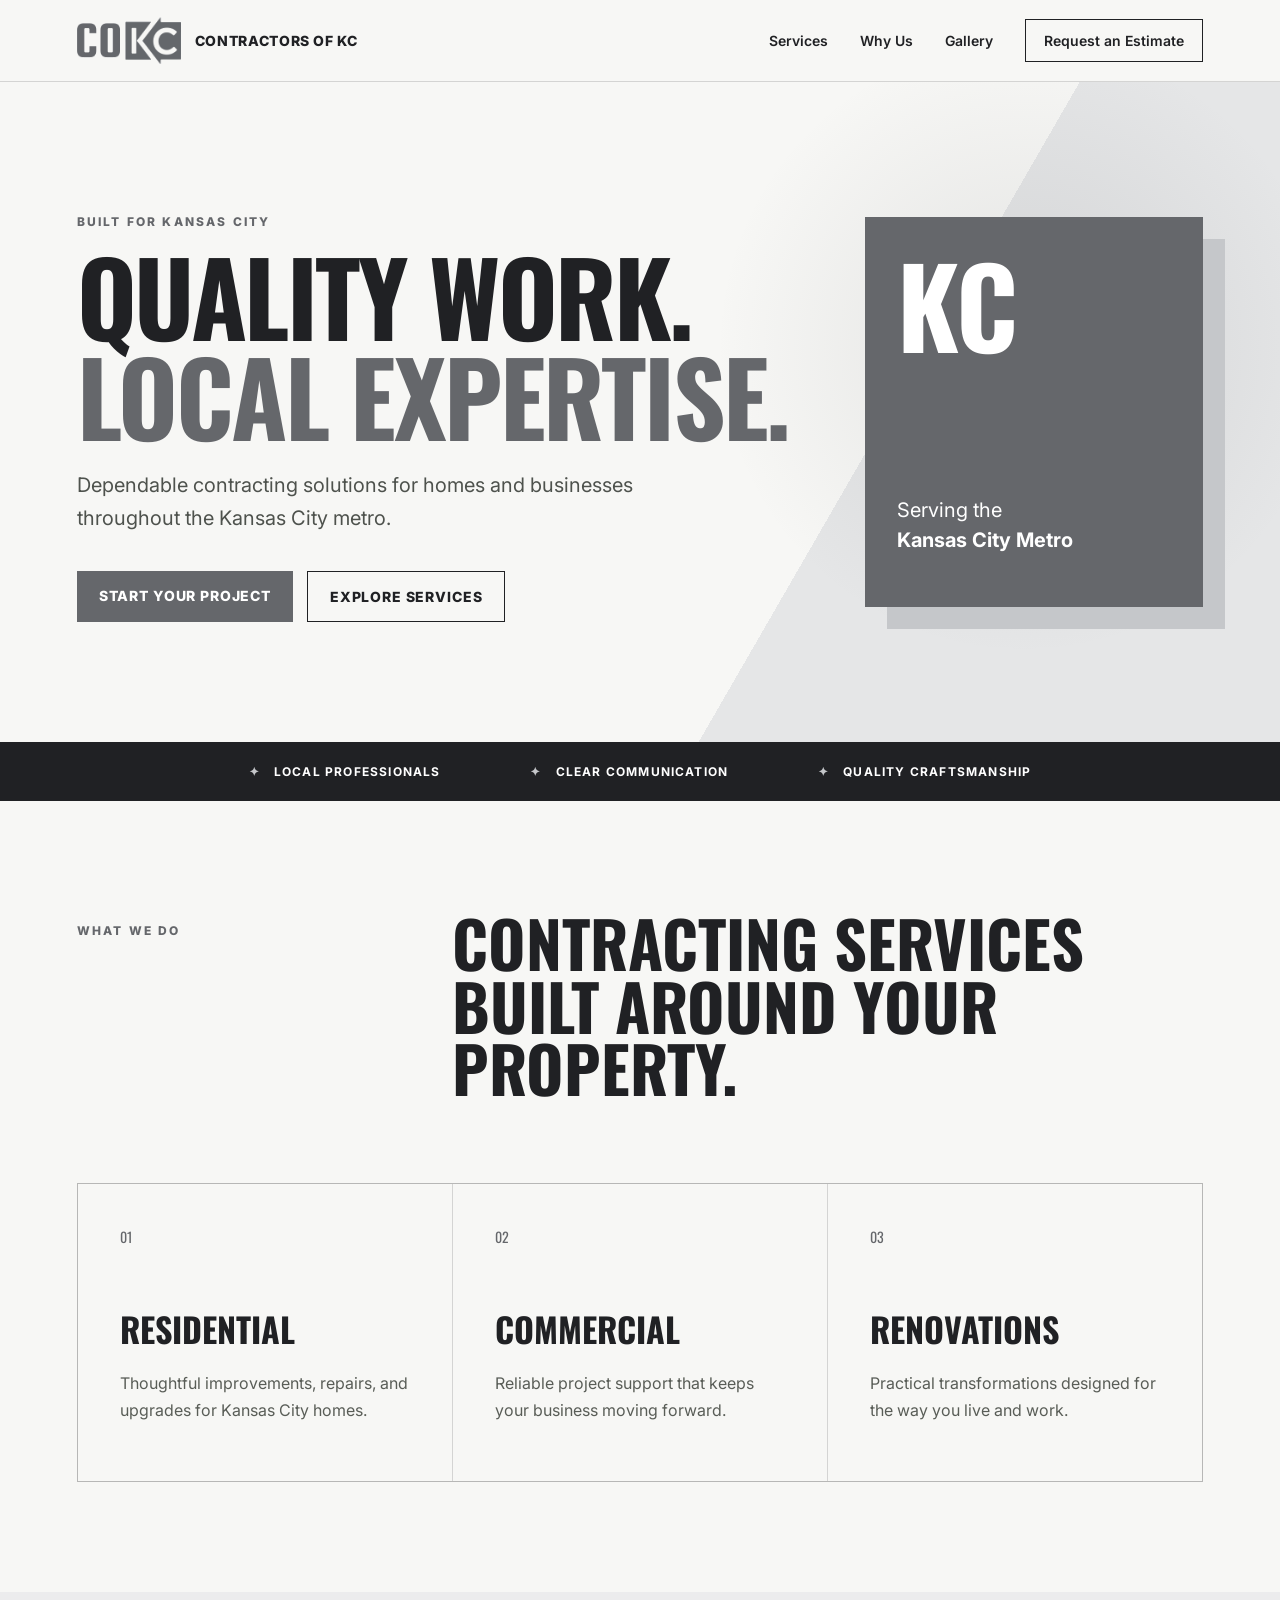
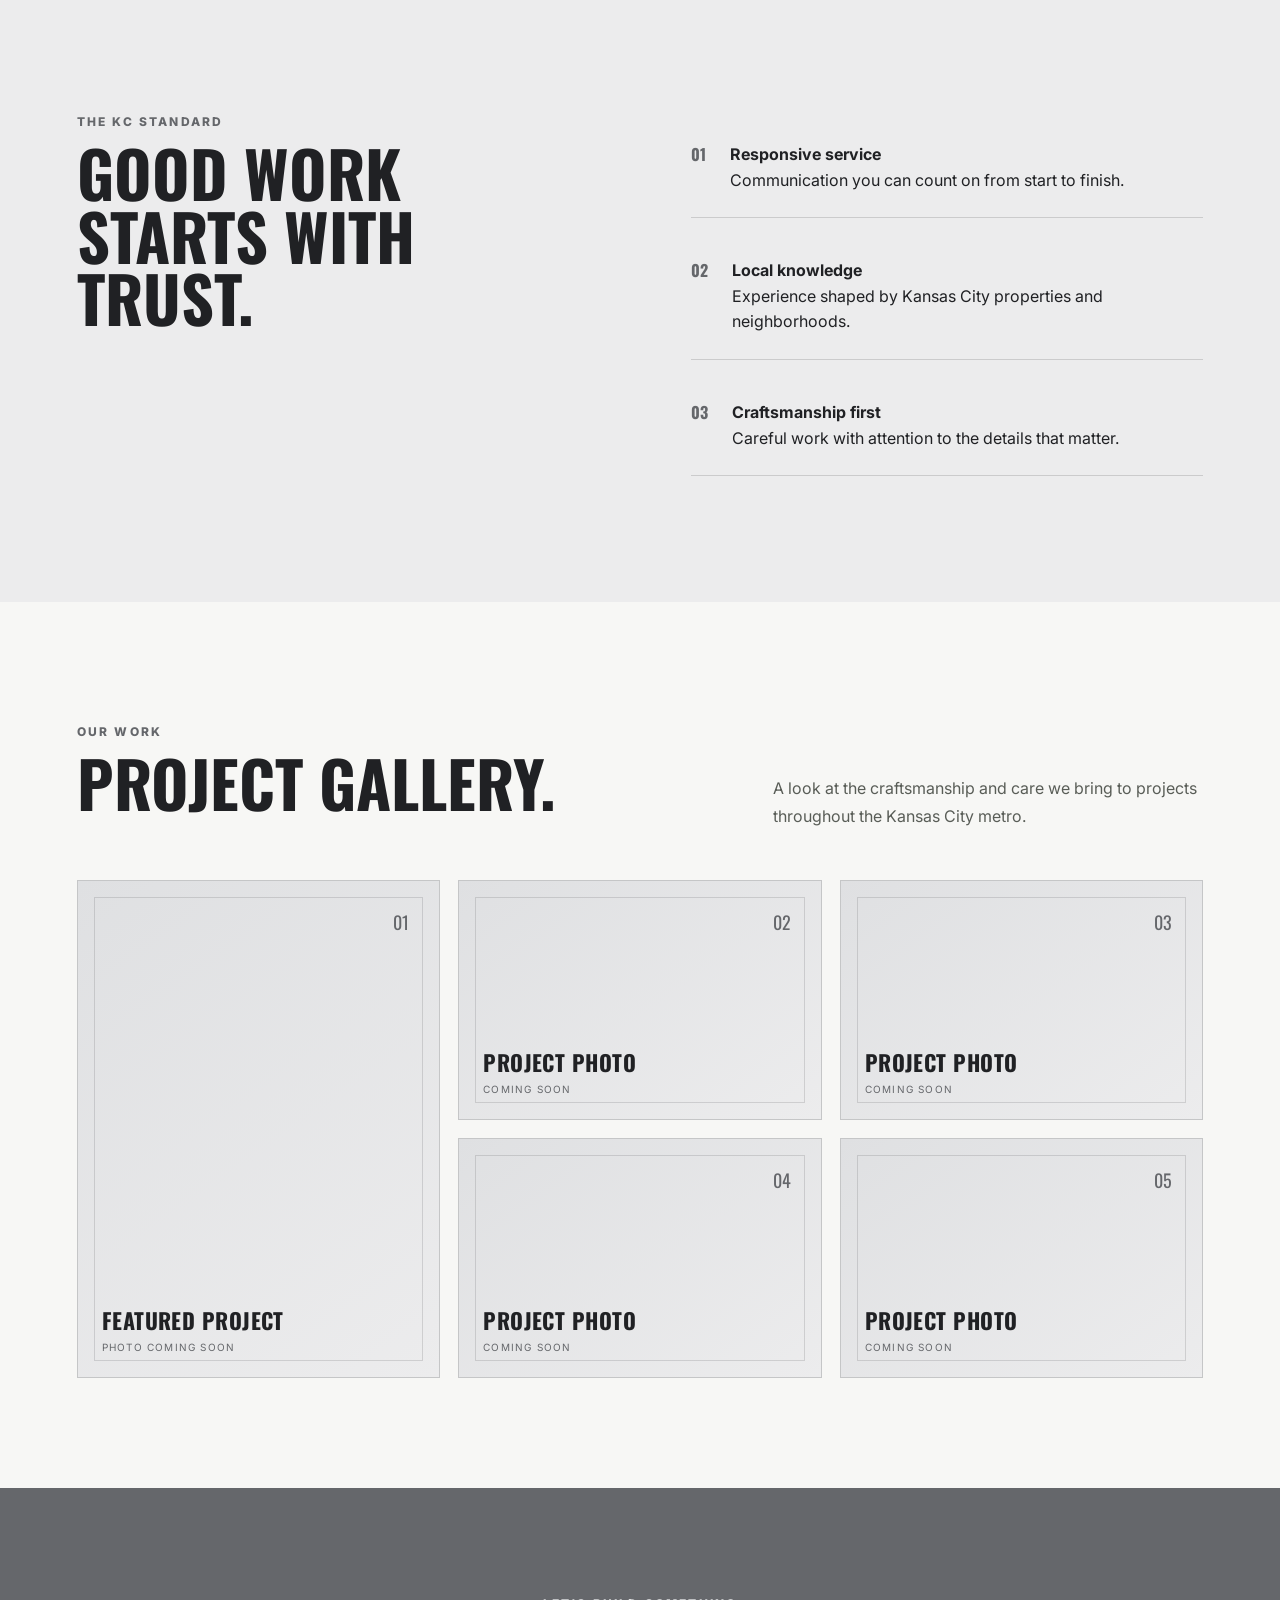
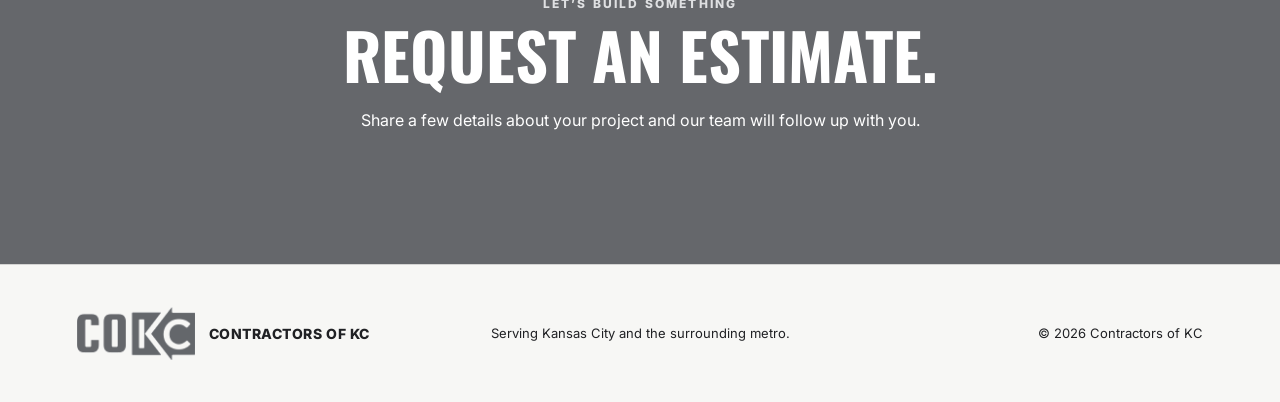
==== index.html @ 48861e3b "Embed Jotform estimate request form" ====
<!doctype html>
<html lang="en">
<head>
  <meta charset="utf-8">
  <meta name="viewport" content="width=device-width, initial-scale=1">
  <meta name="theme-color" content="#65676b">
  <meta name="description" content="Contractors of KC connects Kansas City property owners with dependable local contracting services.">
  <title>Contractors of KC | Kansas City Contractors</title>
  <link rel="preconnect" href="https://fonts.googleapis.com">
  <link rel="preconnect" href="https://fonts.gstatic.com" crossorigin>
  <link href="https://fonts.googleapis.com/css2?family=Inter:wght@400;500;600;700;800&family=Oswald:wght@500;600;700&display=swap" rel="stylesheet">
  <link rel="icon" type="image/png" href="logo.png">
  <link rel="stylesheet" href="styles.css">
</head>
<body>
  <header class="site-header">
    <a class="brand" href="#top" aria-label="Contractors of KC home">
      <img class="brand-logo" src="logo.png" alt="Contractors of KC">
      <span class="brand-name">Contractors of KC</span>
    </a>
    <nav aria-label="Main navigation">
      <a href="#services">Services</a>
      <a href="#why-us">Why Us</a>
      <a href="#gallery">Gallery</a>
      <a class="nav-cta" href="#contact">Request an Estimate</a>
    </nav>
  </header>

  <main id="top">
    <section class="hero">
      <div class="hero-content">
        <p class="eyebrow">Built for Kansas City</p>
        <h1>Quality work.<br><span>Local expertise.</span></h1>
        <p class="hero-copy">Dependable contracting solutions for homes and businesses throughout the Kansas City metro.</p>
        <div class="hero-actions">
          <a class="button button-primary" href="#contact">Start Your Project</a>
          <a class="button button-secondary" href="#services">Explore Services</a>
        </div>
      </div>
      <div class="hero-card" aria-label="Service area">
        <span class="card-number">KC</span>
        <p>Serving the<br><strong>Kansas City Metro</strong></p>
      </div>
    </section>

    <section class="trust-strip" aria-label="Company qualities">
      <span>Local professionals</span><span>Clear communication</span><span>Quality craftsmanship</span>
    </section>

    <section class="section" id="services">
      <div class="section-heading">
        <p class="eyebrow">What we do</p>
        <h2>Contracting services built around your property.</h2>
      </div>
      <div class="service-grid">
        <article><span>01</span><h3>Residential</h3><p>Thoughtful improvements, repairs, and upgrades for Kansas City homes.</p></article>
        <article><span>02</span><h3>Commercial</h3><p>Reliable project support that keeps your business moving forward.</p></article>
        <article><span>03</span><h3>Renovations</h3><p>Practical transformations designed for the way you live and work.</p></article>
      </div>
    </section>

    <section class="section split" id="why-us">
      <div>
        <p class="eyebrow">The KC standard</p>
        <h2>Good work starts with trust.</h2>
      </div>
      <div class="check-list">
        <p><b>01</b><span><strong>Responsive service</strong><br>Communication you can count on from start to finish.</span></p>
        <p><b>02</b><span><strong>Local knowledge</strong><br>Experience shaped by Kansas City properties and neighborhoods.</span></p>
        <p><b>03</b><span><strong>Craftsmanship first</strong><br>Careful work with attention to the details that matter.</span></p>
      </div>
    </section>


    <section class="section gallery-section" id="gallery">
      <div class="section-heading gallery-heading">
        <div>
          <p class="eyebrow">Our work</p>
          <h2>Project gallery.</h2>
        </div>
        <p>A look at the craftsmanship and care we bring to projects throughout the Kansas City metro.</p>
      </div>
      <div class="gallery-grid">
        <figure class="gallery-item gallery-featured"><div class="gallery-placeholder"><span>01</span><strong>Featured project</strong><small>Photo coming soon</small></div></figure>
        <figure class="gallery-item"><div class="gallery-placeholder"><span>02</span><strong>Project photo</strong><small>Coming soon</small></div></figure>
        <figure class="gallery-item"><div class="gallery-placeholder"><span>03</span><strong>Project photo</strong><small>Coming soon</small></div></figure>
        <figure class="gallery-item"><div class="gallery-placeholder"><span>04</span><strong>Project photo</strong><small>Coming soon</small></div></figure>
        <figure class="gallery-item"><div class="gallery-placeholder"><span>05</span><strong>Project photo</strong><small>Coming soon</small></div></figure>
      </div>
    </section>

    <section class="contact" id="contact">
      <div class="contact-intro">
        <p class="eyebrow">Let’s build something</p>
        <h2>Request an estimate.</h2>
        <p>Share a few details about your project and our team will follow up with you.</p>
      </div>
      <div class="estimate-form" aria-label="Request an estimate form">
        <script type="text/javascript" src="https://form.jotform.com/jsform/262376663997073"></script>
      </div>
    </section>
  </main>

  <footer>
    <a class="brand footer-brand" href="#top" aria-label="Contractors of KC home"><img class="brand-logo" src="logo.png" alt="Contractors of KC"><span class="brand-name">Contractors of KC</span></a>
    <p>Serving Kansas City and the surrounding metro.</p>
    <p>© 2026 Contractors of KC</p>
  </footer>
</body>
</html>
---- styles.css ----
:root{--ink:#202124;--paper:#f7f7f5;--brand:#65676b;--accent:#c5c7ca;--line:rgba(32,33,36,.16)}*{box-sizing:border-box}html{scroll-behavior:smooth}body{margin:0;background:var(--paper);color:var(--ink);font-family:Inter,Arial,sans-serif}a{color:inherit;text-decoration:none}.site-header{height:82px;display:flex;align-items:center;justify-content:space-between;padding:0 6vw;border-bottom:1px solid var(--line);position:relative;z-index:2}.brand{display:flex;align-items:center;gap:14px;font-weight:800;text-transform:uppercase;letter-spacing:.04em}.brand-logo{display:block;width:104px;height:auto;object-fit:contain}.brand-name{font-size:14px}.footer-brand .brand-logo{width:118px}nav{display:flex;align-items:center;gap:32px;font-weight:600;font-size:14px}.nav-cta{border:1px solid var(--ink);padding:12px 18px}.hero{min-height:660px;display:grid;grid-template-columns:1.4fr .6fr;align-items:center;padding:70px 6vw;background:radial-gradient(circle at 80% 40%,rgba(101,103,107,.14),transparent 28%),linear-gradient(120deg,var(--paper) 65%,#e5e6e7 65%)}.eyebrow{text-transform:uppercase;letter-spacing:.18em;font-size:12px;font-weight:800;color:var(--brand)}.hero h1,.section h2,.contact h2{font-family:Oswald,sans-serif;text-transform:uppercase;line-height:.98;margin:16px 0 24px}.hero h1{font-size:clamp(64px,8vw,116px);letter-spacing:-.025em}.hero h1 span{color:var(--brand)}.hero-copy{font-size:20px;line-height:1.65;max-width:610px;color:#4e524d}.hero-actions{display:flex;gap:14px;margin-top:36px}.button{display:inline-block;padding:16px 22px;font-size:14px;font-weight:800;text-transform:uppercase;letter-spacing:.06em;transition:.2s}.button:hover{transform:translateY(-2px)}.button-primary{background:var(--brand);color:white}.button-secondary{border:1px solid var(--ink)}.hero-card{justify-self:end;width:min(100%,340px);height:390px;background:var(--brand);color:white;padding:32px;display:flex;flex-direction:column;justify-content:space-between;box-shadow:22px 22px 0 var(--accent)}.card-number{font-family:Oswald;font-size:110px;font-weight:700;line-height:1;color:var(--accent)}.hero-card p{font-size:20px;line-height:1.5}.trust-strip{display:flex;justify-content:center;gap:7vw;padding:22px 4vw;background:var(--ink);color:white;text-transform:uppercase;letter-spacing:.1em;font-size:12px;font-weight:700}.trust-strip span:before{content:'✦';color:var(--accent);margin-right:14px}.section{padding:110px 6vw}.section-heading{display:grid;grid-template-columns:1fr 2fr;align-items:start}.section h2,.contact h2{font-size:clamp(42px,5vw,72px);max-width:850px;margin-top:0}.service-grid{display:grid;grid-template-columns:repeat(3,1fr);gap:1px;background:var(--line);border:1px solid var(--line);margin-top:60px}.service-grid article{background:var(--paper);padding:42px;min-height:280px}.service-grid article span{font-family:Oswald;font-size:14px;color:var(--brand)}.service-grid h3{font-family:Oswald;font-size:34px;text-transform:uppercase;margin:56px 0 15px}.service-grid p{color:#595d57;line-height:1.65}.split{display:grid;grid-template-columns:1fr 1fr;gap:8vw;background:#ececed}.check-list p{display:flex;gap:24px;padding:24px 0;border-bottom:1px solid var(--line);line-height:1.6}.check-list b{font-family:Oswald;color:var(--brand)}.contact{text-align:center;padding:120px 6vw;background:var(--brand);color:white}.contact .eyebrow{color:#dfe0e2}.contact h2{max-width:none}.contact>p:not(.eyebrow){color:#e1e2e3;font-size:18px}.button-light{background:white;color:var(--ink);margin-top:22px}footer{padding:42px 6vw;display:grid;grid-template-columns:1fr 1fr 1fr;align-items:center;border-top:1px solid var(--line);font-size:13px}footer p:nth-child(2){text-align:center}footer p:last-child{text-align:right}@media(max-width:800px){.site-header{padding:0 20px}.brand-logo{width:86px}.brand-name{display:none}.site-header nav>a:not(.nav-cta){display:none}.hero{grid-template-columns:1fr;padding:70px 24px 90px;background:var(--paper)}.hero h1{font-size:58px}.hero-card{display:none}.trust-strip{flex-direction:column;gap:14px;padding:24px}.section{padding:75px 24px}.section-heading,.split{grid-template-columns:1fr}.service-grid{grid-template-columns:1fr}.service-grid article{min-height:auto}.split{gap:30px}.contact{padding:80px 24px}footer{grid-template-columns:1fr;gap:25px;text-align:center}footer p:nth-child(2),footer p:last-child{text-align:center}.hero-actions{flex-direction:column;align-items:flex-start}}


.card-number{color:#fff}
.gallery-section{padding-top:110px;padding-bottom:110px}
.gallery-heading{display:flex;align-items:end;justify-content:space-between;gap:50px;margin-bottom:42px}
.gallery-heading>div{max-width:700px}
.gallery-heading>p{max-width:430px;margin:0 0 8px;color:#595d57;line-height:1.7}
.gallery-grid{display:grid;grid-template-columns:repeat(3,1fr);grid-template-rows:repeat(2,240px);gap:18px}
.gallery-item{margin:0;overflow:hidden;background:#e5e6e7;border:1px solid var(--line)}
.gallery-featured{grid-row:span 2}
.gallery-placeholder{height:100%;padding:24px;display:flex;flex-direction:column;justify-content:flex-end;position:relative;background:linear-gradient(145deg,#dfe0e2,#ececed)}
.gallery-placeholder:before{content:"";position:absolute;inset:16px;border:1px solid rgba(101,103,107,.22)}
.gallery-placeholder span{position:absolute;top:28px;right:30px;color:var(--brand);font-family:Oswald,sans-serif;font-size:18px}
.gallery-placeholder strong{font-family:Oswald,sans-serif;text-transform:uppercase;font-size:22px;letter-spacing:.02em;z-index:1}
.gallery-placeholder small{margin-top:5px;color:#65676b;text-transform:uppercase;letter-spacing:.12em;font-size:10px;z-index:1}
@media(max-width:780px){.gallery-heading{display:block}.gallery-heading>p{margin-top:18px}.gallery-grid{grid-template-columns:1fr 1fr;grid-template-rows:320px repeat(2,190px)}.gallery-featured{grid-column:span 2;grid-row:auto}}
@media(max-width:520px){.gallery-grid{grid-template-columns:1fr;grid-template-rows:290px repeat(4,190px)}.gallery-featured{grid-column:auto}}

.contact{padding-top:96px;padding-bottom:96px}
.contact-intro{max-width:720px;margin:0 auto 38px}
.estimate-form{max-width:860px;margin:0 auto;background:#fff;border-radius:4px;overflow:hidden;box-shadow:0 18px 50px rgba(0,0,0,.16);text-align:left}
.estimate-form iframe{display:block;width:100%!important;min-height:620px;border:0}
@media(max-width:780px){.contact{padding-top:72px;padding-bottom:72px}.estimate-form{margin-left:-2vw;margin-right:-2vw}}
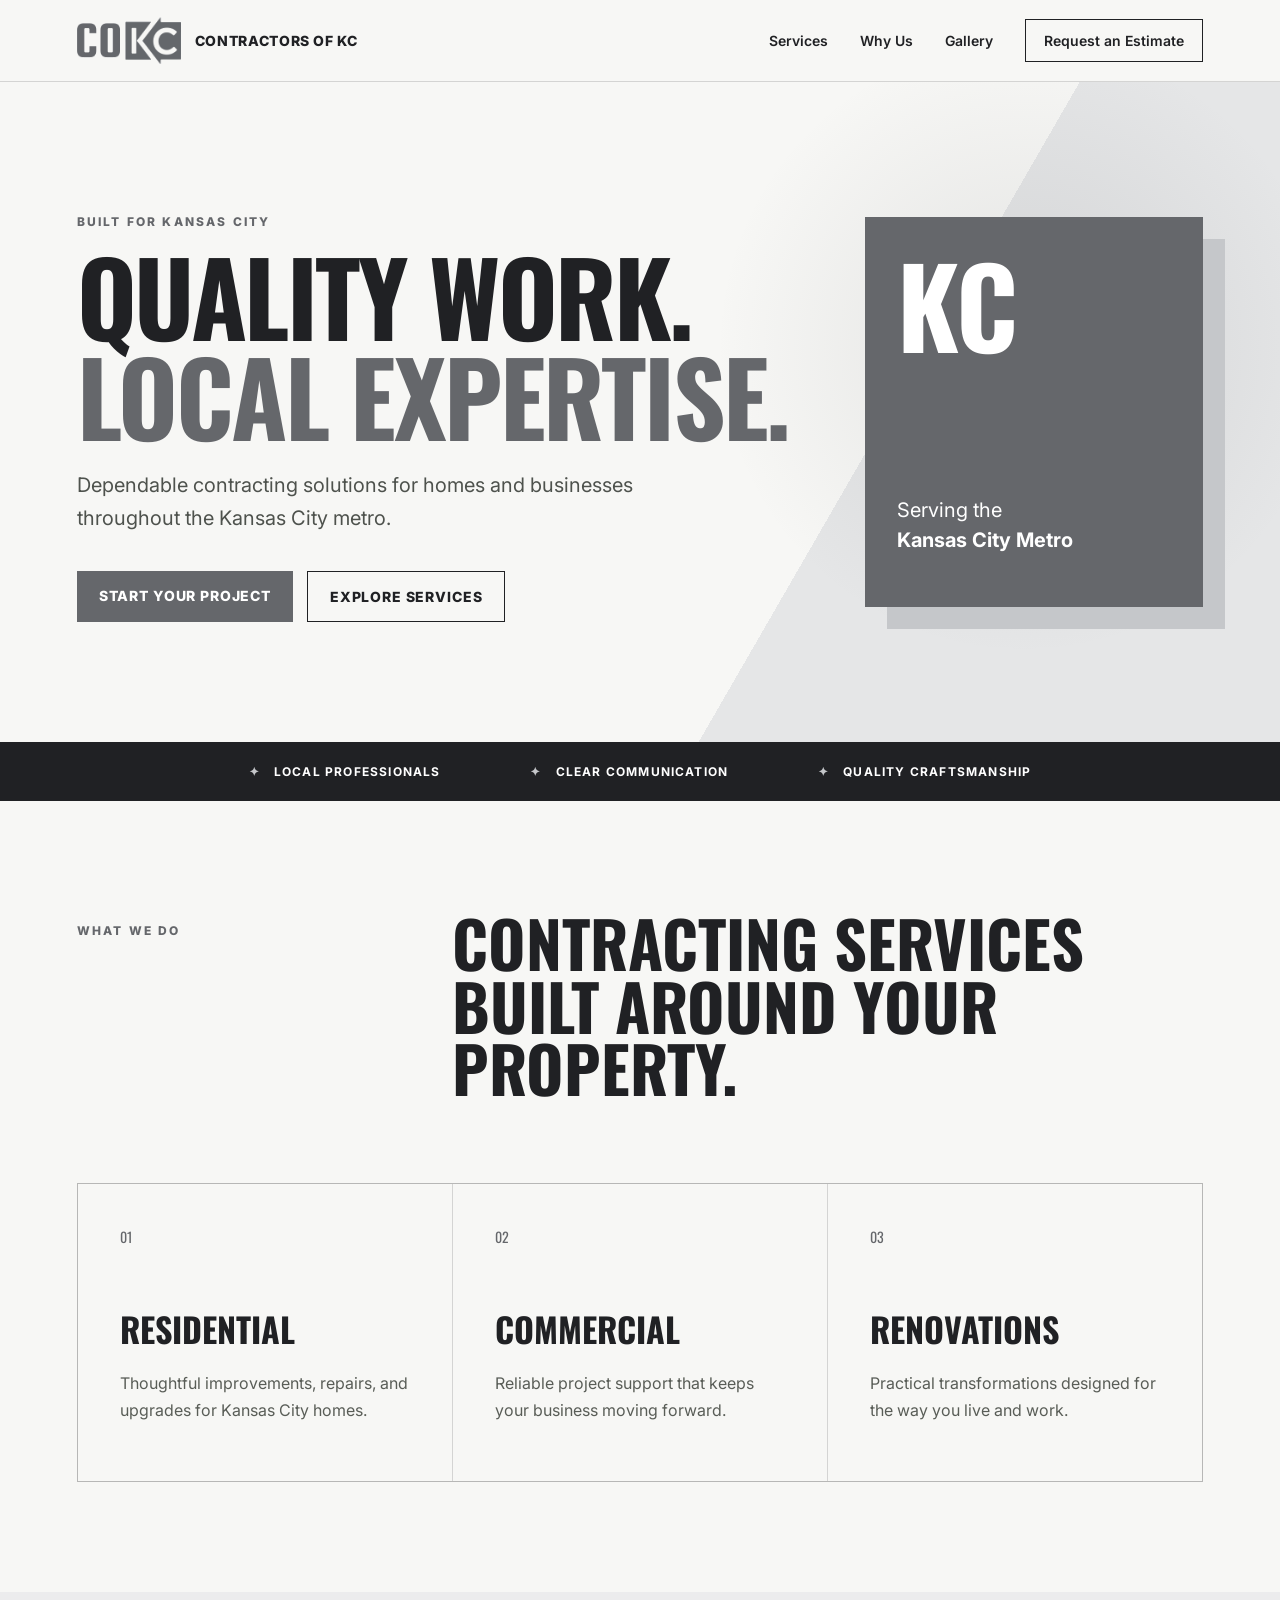
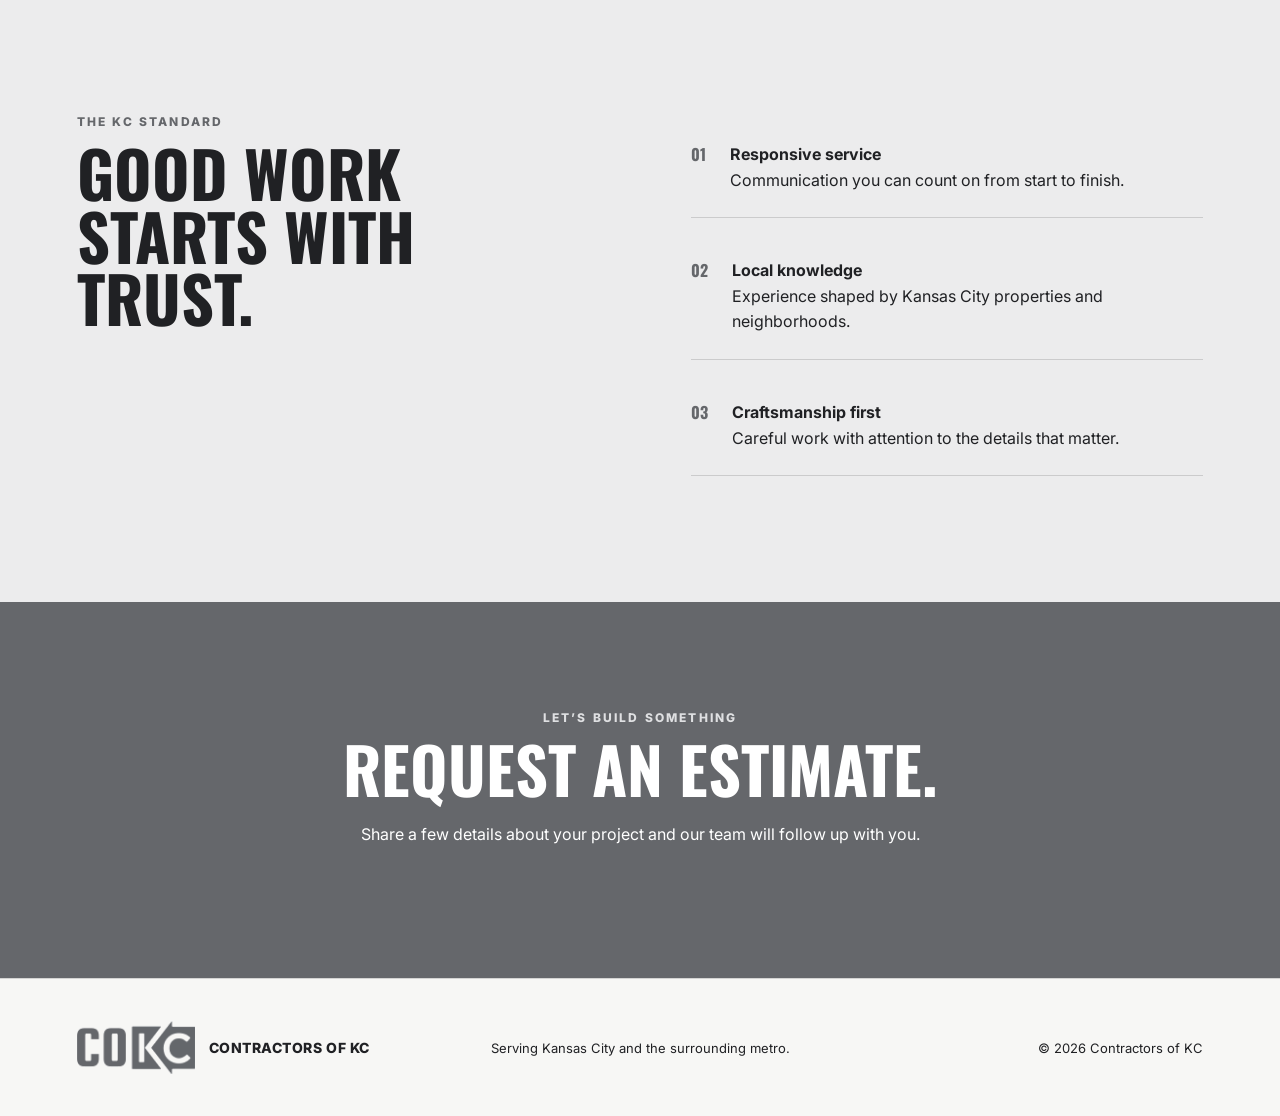
==== commit 179c8922: "Move project gallery to separate page" ====
--- a/index.html
+++ b/index.html
@@ -21,7 +21,7 @@
     <nav aria-label="Main navigation">
       <a href="#services">Services</a>
       <a href="#why-us">Why Us</a>
-      <a href="#gallery">Gallery</a>
+      <a href="gallery.html">Gallery</a>
       <a class="nav-cta" href="#contact">Request an Estimate</a>
     </nav>
   </header>
@@ -71,24 +71,6 @@
       </div>
     </section>
 
-
-    <section class="section gallery-section" id="gallery">
-      <div class="section-heading gallery-heading">
-        <div>
-          <p class="eyebrow">Our work</p>
-          <h2>Project gallery.</h2>
-        </div>
-        <p>A look at the craftsmanship and care we bring to projects throughout the Kansas City metro.</p>
-      </div>
-      <div class="gallery-grid">
-        <figure class="gallery-item gallery-featured"><div class="gallery-placeholder"><span>01</span><strong>Featured project</strong><small>Photo coming soon</small></div></figure>
-        <figure class="gallery-item"><div class="gallery-placeholder"><span>02</span><strong>Project photo</strong><small>Coming soon</small></div></figure>
-        <figure class="gallery-item"><div class="gallery-placeholder"><span>03</span><strong>Project photo</strong><small>Coming soon</small></div></figure>
-        <figure class="gallery-item"><div class="gallery-placeholder"><span>04</span><strong>Project photo</strong><small>Coming soon</small></div></figure>
-        <figure class="gallery-item"><div class="gallery-placeholder"><span>05</span><strong>Project photo</strong><small>Coming soon</small></div></figure>
-      </div>
-    </section>
-
     <section class="contact" id="contact">
       <div class="contact-intro">
         <p class="eyebrow">Let’s build something</p>
--- a/styles.css
+++ b/styles.css
@@ -22,3 +22,14 @@
 .estimate-form{max-width:860px;margin:0 auto;background:#fff;border-radius:4px;overflow:hidden;box-shadow:0 18px 50px rgba(0,0,0,.16);text-align:left}
 .estimate-form iframe{display:block;width:100%!important;min-height:620px;border:0}
 @media(max-width:780px){.contact{padding-top:72px;padding-bottom:72px}.estimate-form{margin-left:-2vw;margin-right:-2vw}}
+
+/* Separate gallery page */
+.gallery-page-hero{padding:110px 6vw 75px;text-align:center;background:var(--brand);color:#fff}
+.gallery-page-hero .eyebrow{color:#fff}
+.gallery-page-hero h1{font-family:Oswald,sans-serif;text-transform:uppercase;font-size:clamp(56px,8vw,104px);line-height:.95;margin:16px 0 24px}
+.gallery-page-hero>p:last-child{max-width:680px;margin:0 auto;color:rgba(255,255,255,.86);font-size:18px;line-height:1.65}
+.gallery-page{padding-top:72px}
+.gallery-cta{text-align:center;margin-top:72px;padding:58px 24px;background:#fff;border:1px solid var(--line)}
+.gallery-cta h2{font-family:Oswald,sans-serif;text-transform:uppercase;font-size:clamp(32px,5vw,56px);margin:12px 0 28px}
+nav a[aria-current="page"]{border-bottom:2px solid var(--brand);padding-bottom:5px}
+@media(max-width:780px){.gallery-page-hero{padding:75px 6vw 58px}.gallery-page{padding-top:48px}.gallery-cta{margin-top:48px}}
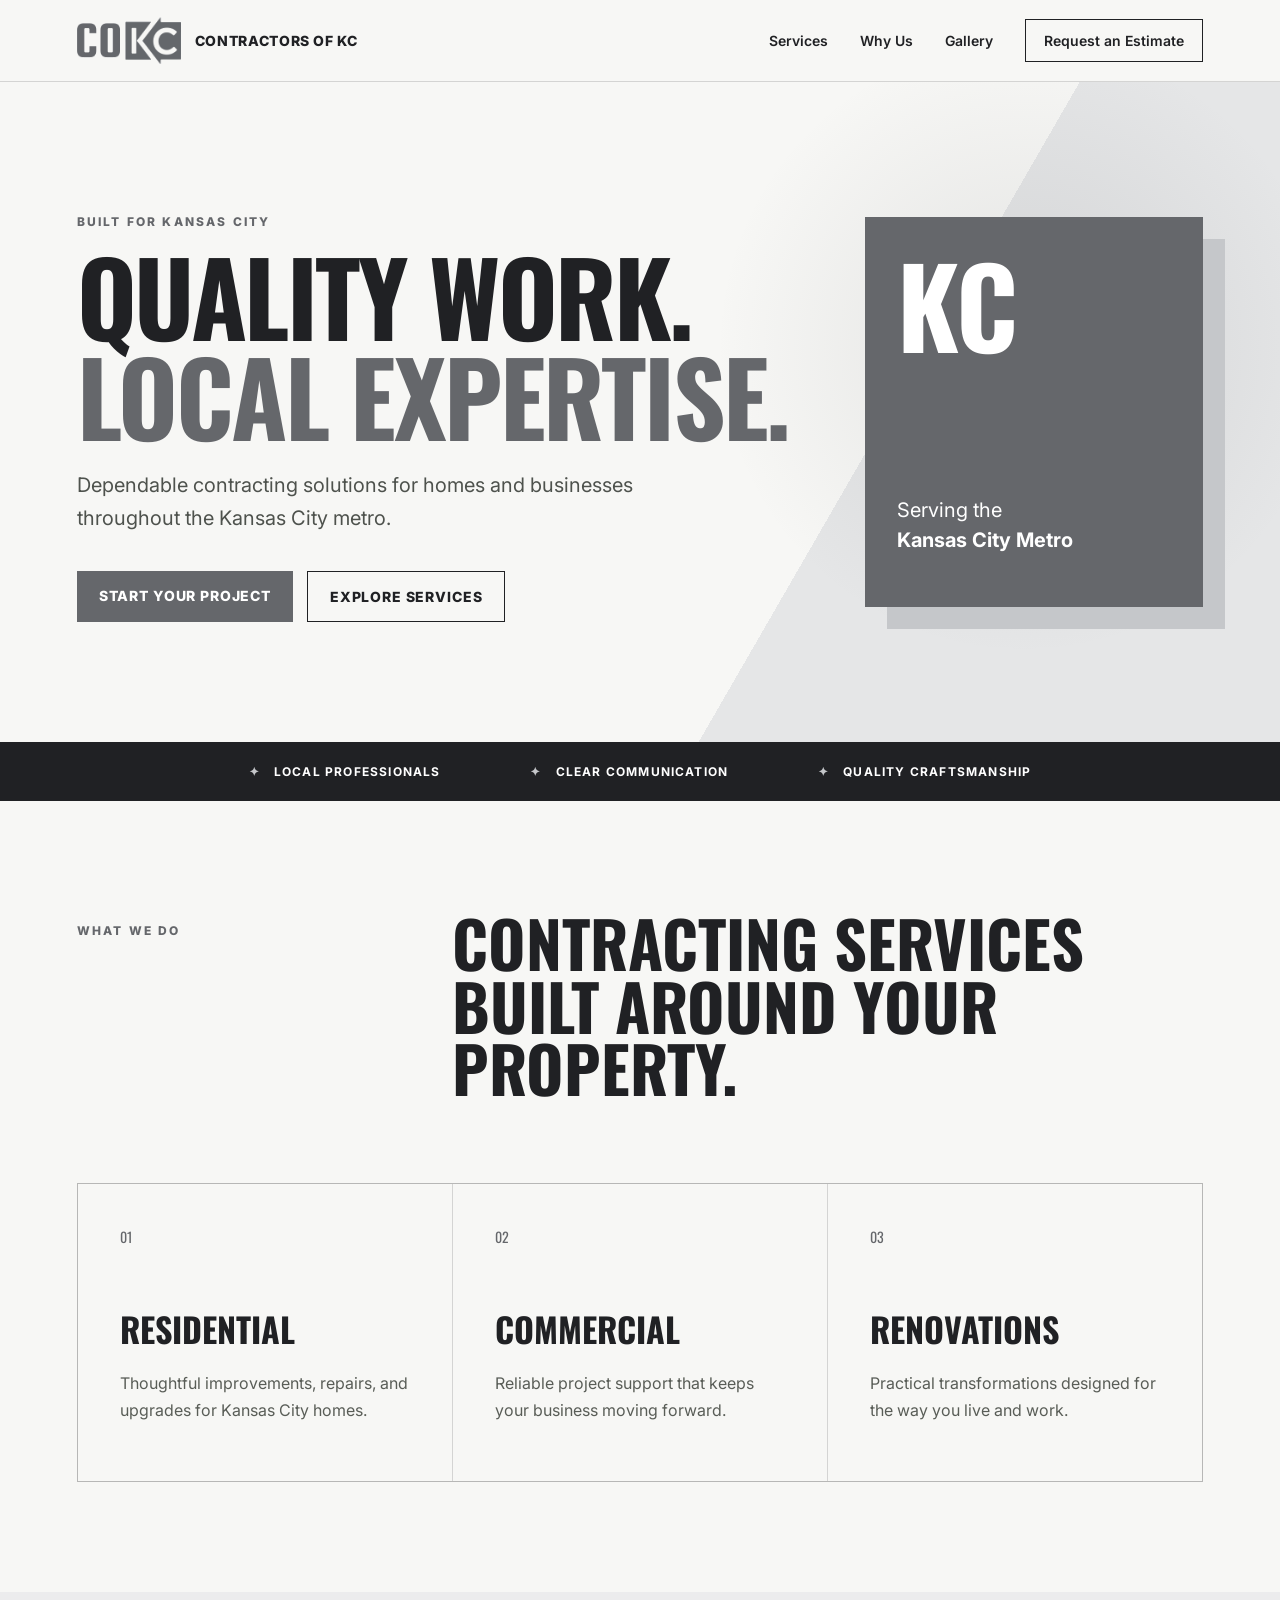
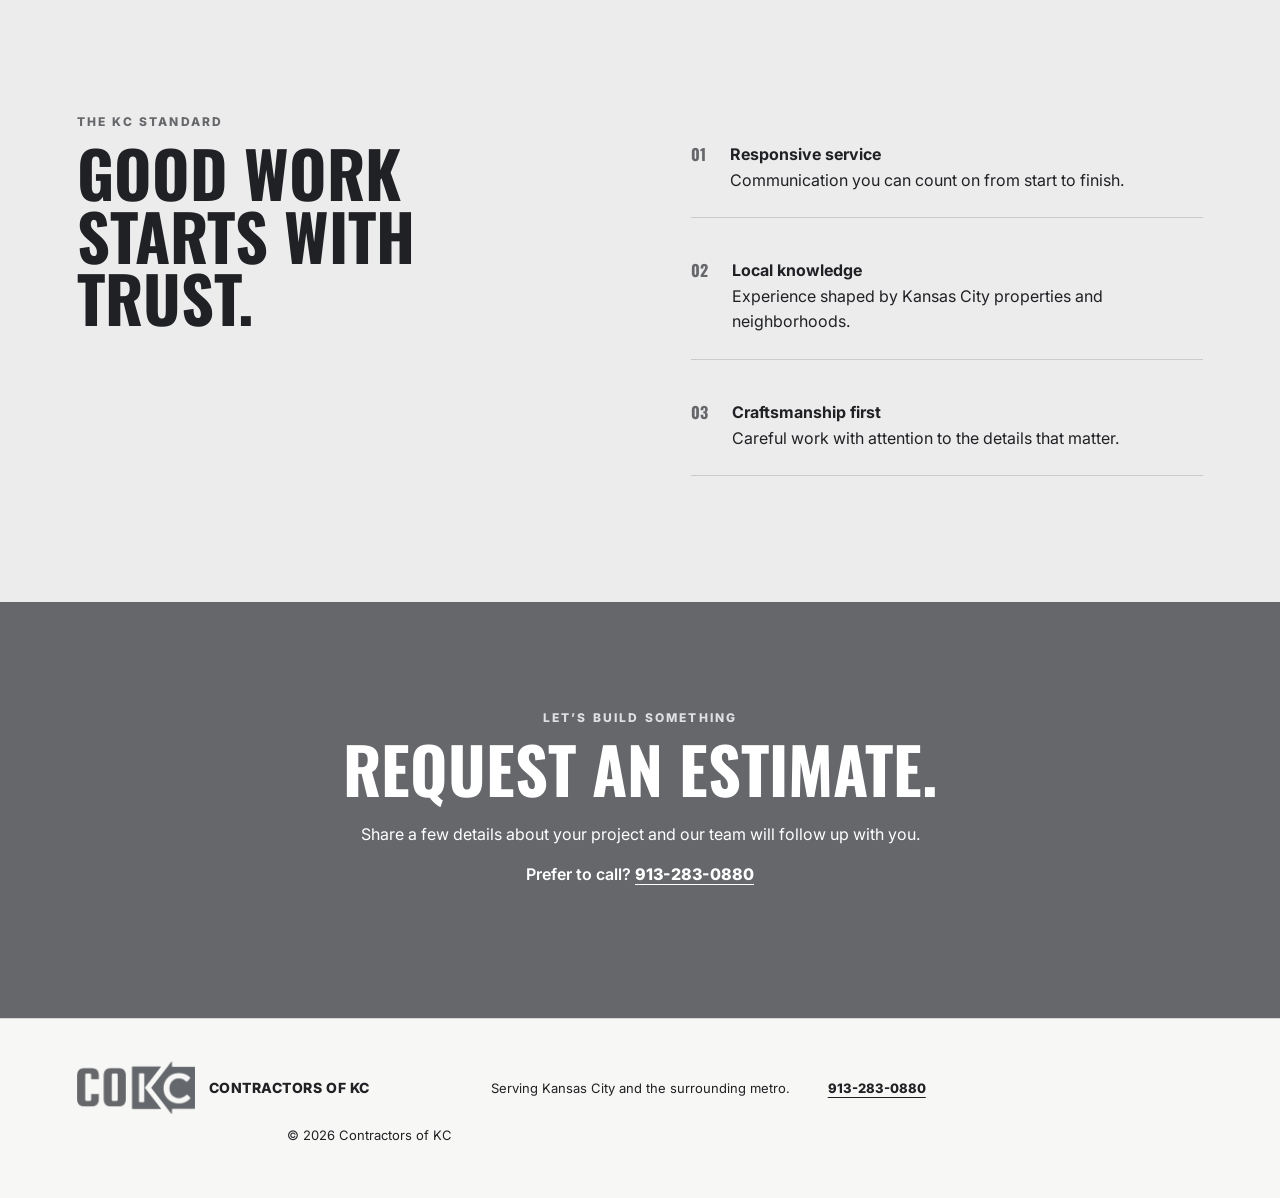
==== commit 27dd9625: "Add business phone number to contact section and footer" ====
--- a/index.html
+++ b/index.html
@@ -76,6 +76,7 @@
         <p class="eyebrow">Let’s build something</p>
         <h2>Request an estimate.</h2>
         <p>Share a few details about your project and our team will follow up with you.</p>
+        <p class="contact-phone">Prefer to call? <a href="tel:+19132830880">913-283-0880</a></p>
       </div>
       <div class="estimate-form" aria-label="Request an estimate form">
         <script type="text/javascript" src="https://form.jotform.com/jsform/262376663997073"></script>
@@ -86,6 +87,7 @@
   <footer>
     <a class="brand footer-brand" href="#top" aria-label="Contractors of KC home"><img class="brand-logo" src="logo.png" alt="Contractors of KC"><span class="brand-name">Contractors of KC</span></a>
     <p>Serving Kansas City and the surrounding metro.</p>
+    <p><a class="footer-phone" href="tel:+19132830880">913-283-0880</a></p>
     <p>© 2026 Contractors of KC</p>
   </footer>
 </body>
--- a/styles.css
+++ b/styles.css
@@ -17,6 +17,7 @@
 @media(max-width:780px){.gallery-heading{display:block}.gallery-heading>p{margin-top:18px}.gallery-grid{grid-template-columns:1fr 1fr;grid-template-rows:320px repeat(2,190px)}.gallery-featured{grid-column:span 2;grid-row:auto}}
 @media(max-width:520px){.gallery-grid{grid-template-columns:1fr;grid-template-rows:290px repeat(4,190px)}.gallery-featured{grid-column:auto}}
 
+.contact-phone{margin-top:20px;font-weight:600}.contact-phone a,.footer-phone{font-weight:800;text-decoration:underline;text-underline-offset:4px}.contact-phone a:hover,.footer-phone:hover{color:var(--brand)}
 .contact{padding-top:96px;padding-bottom:96px}
 .contact-intro{max-width:720px;margin:0 auto 38px}
 .estimate-form{max-width:860px;margin:0 auto;background:#fff;border-radius:4px;overflow:hidden;box-shadow:0 18px 50px rgba(0,0,0,.16);text-align:left}
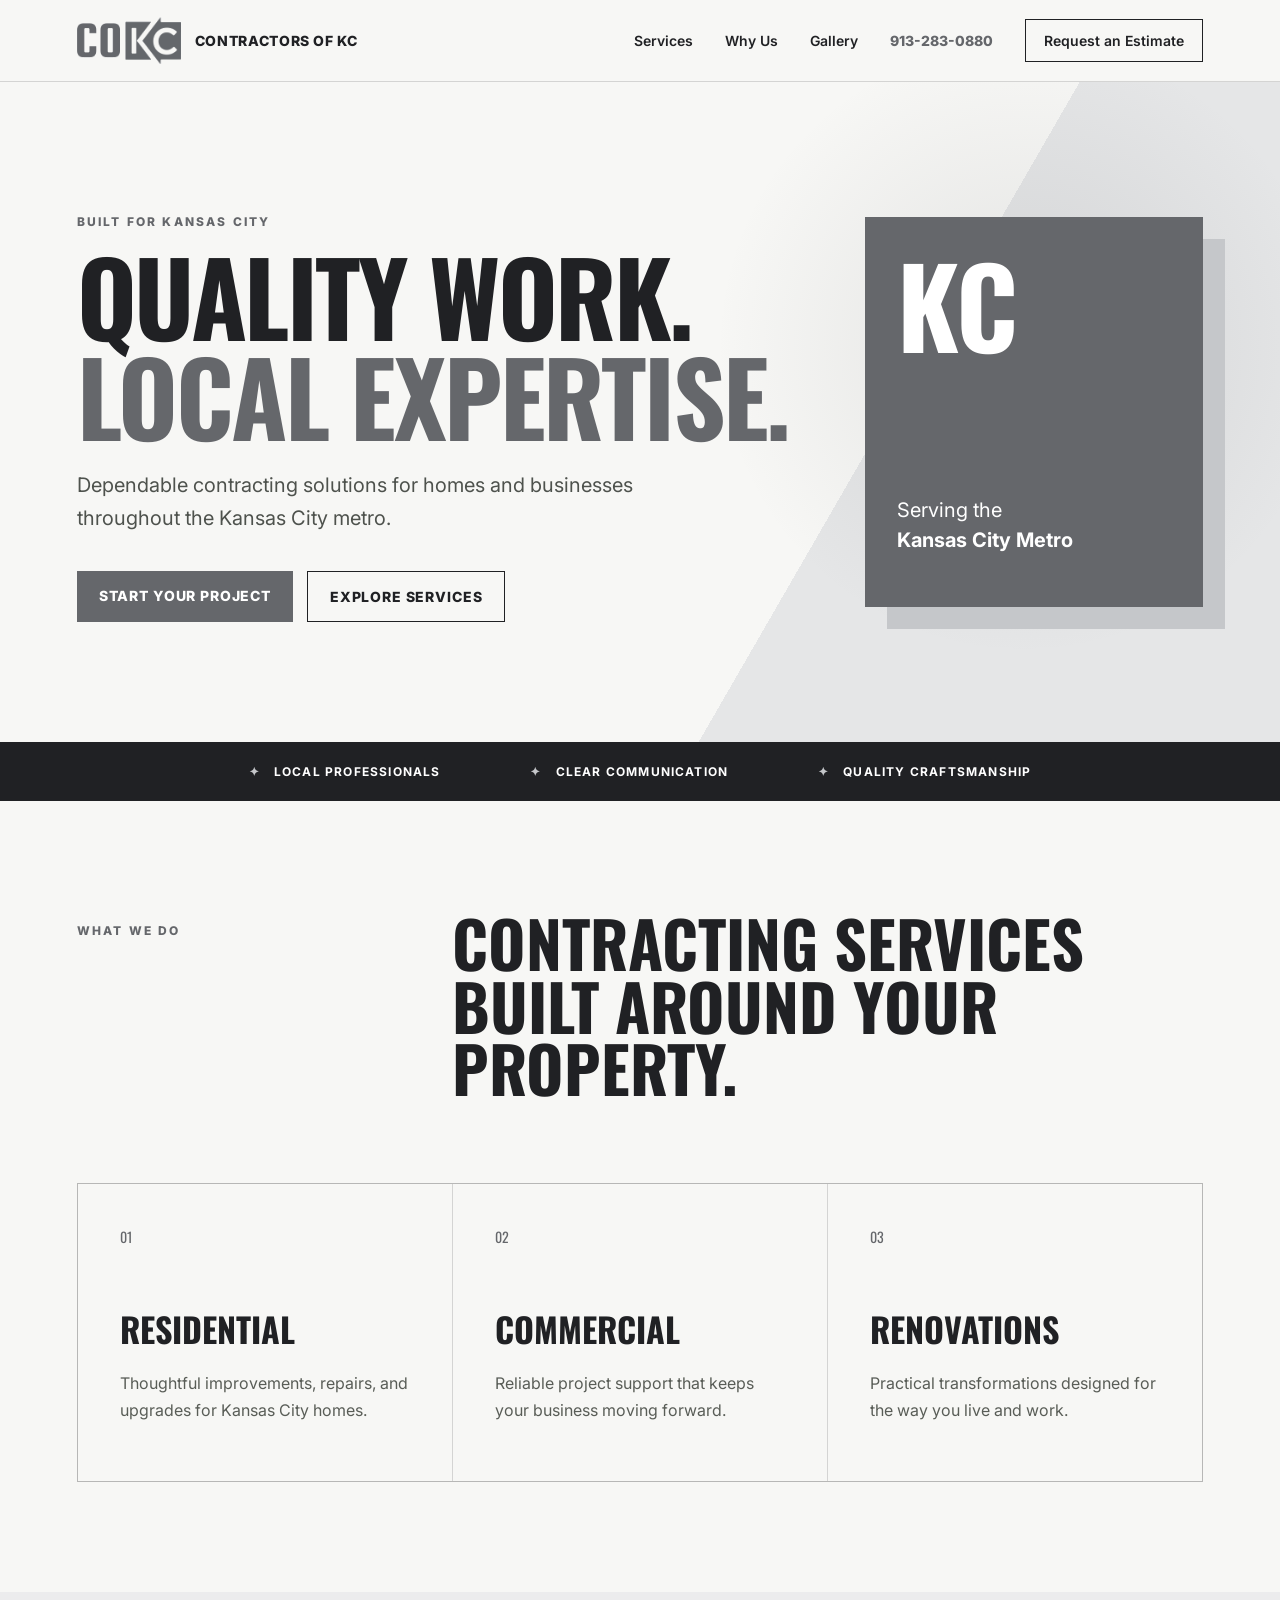
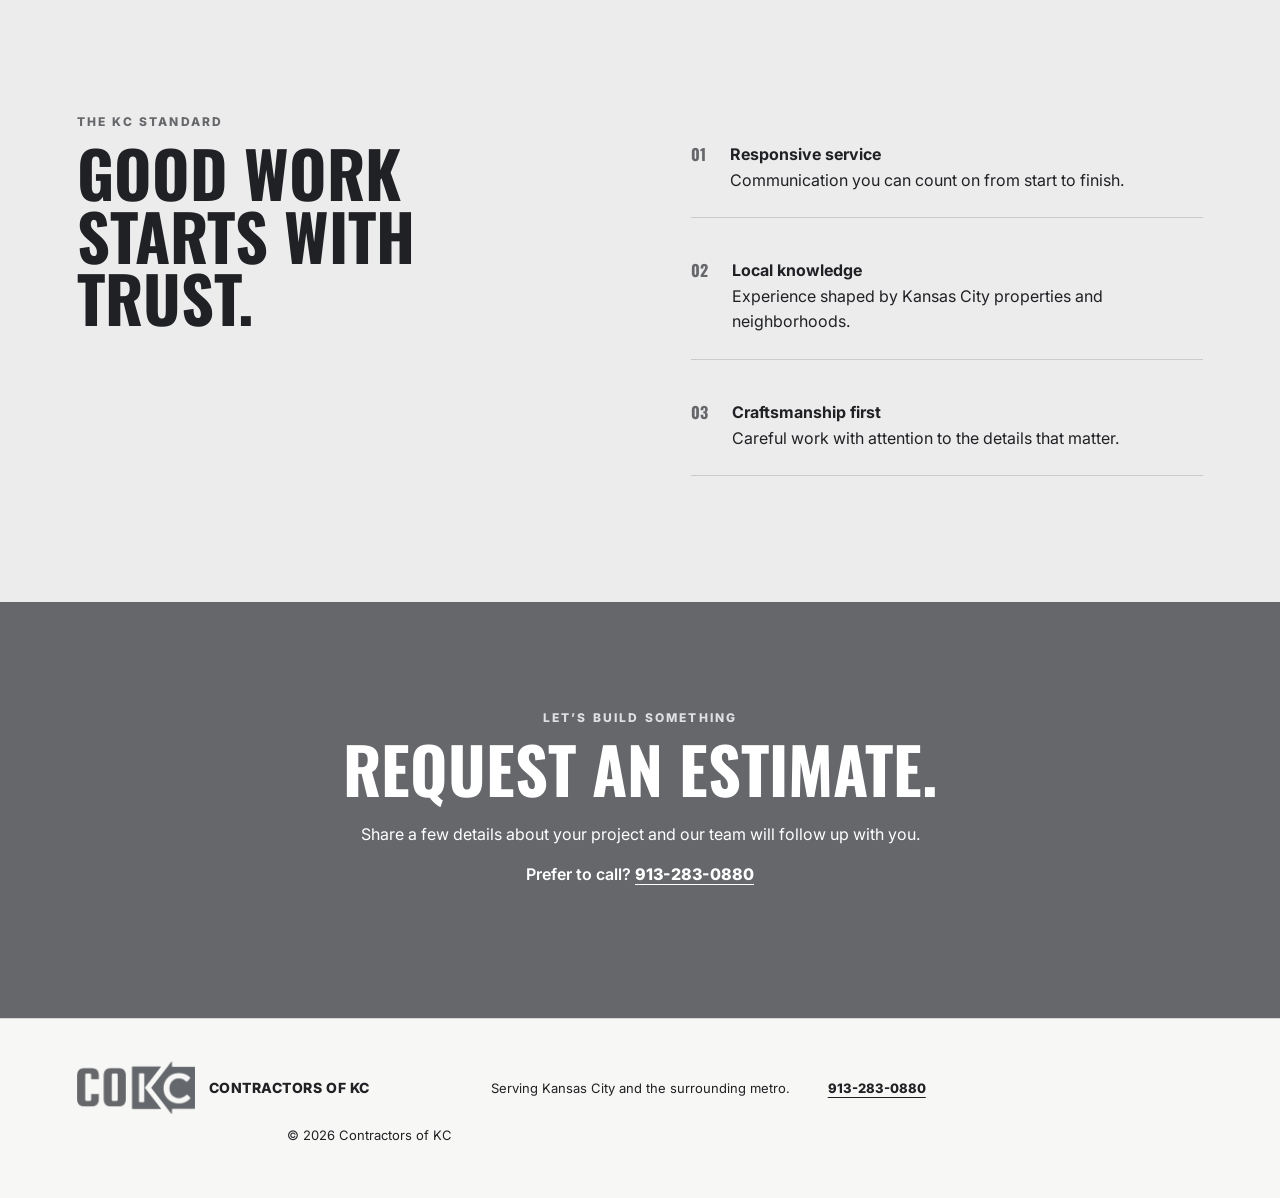
==== commit 35f8ae05: "Add clickable phone number to website header" ====
--- a/index.html
+++ b/index.html
@@ -5,7 +5,16 @@
   <meta name="viewport" content="width=device-width, initial-scale=1">
   <meta name="theme-color" content="#65676b">
   <meta name="description" content="Contractors of KC connects Kansas City property owners with dependable local contracting services.">
-  <title>Contractors of KC | Kansas City Contractors</title>
+  <meta property="og:type" content="website">
+  <meta property="og:url" content="https://contractorsofkc.com/">
+  <meta property="og:title" content="Contractors of Kansas City">
+  <meta property="og:description" content="Quality contracting services for homes and businesses throughout the Kansas City metro.">
+  <meta property="og:image" content="https://contractorsofkc.com/logo.png">
+  <meta name="twitter:card" content="summary">
+  <meta name="twitter:title" content="Contractors of Kansas City">
+  <meta name="twitter:description" content="Quality contracting services for homes and businesses throughout the Kansas City metro.">
+  <meta name="twitter:image" content="https://contractorsofkc.com/logo.png">
+  <title>Contractors of Kansas City</title>
   <link rel="preconnect" href="https://fonts.googleapis.com">
   <link rel="preconnect" href="https://fonts.gstatic.com" crossorigin>
   <link href="https://fonts.googleapis.com/css2?family=Inter:wght@400;500;600;700;800&family=Oswald:wght@500;600;700&display=swap" rel="stylesheet">
@@ -22,6 +31,7 @@
       <a href="#services">Services</a>
       <a href="#why-us">Why Us</a>
       <a href="gallery.html">Gallery</a>
+      <a class="nav-phone" href="tel:+19132830880" aria-label="Call Contractors of KC at 913-283-0880">913-283-0880</a>
       <a class="nav-cta" href="#contact">Request an Estimate</a>
     </nav>
   </header>
--- a/styles.css
+++ b/styles.css
@@ -1,4 +1,4 @@
-:root{--ink:#202124;--paper:#f7f7f5;--brand:#65676b;--accent:#c5c7ca;--line:rgba(32,33,36,.16)}*{box-sizing:border-box}html{scroll-behavior:smooth}body{margin:0;background:var(--paper);color:var(--ink);font-family:Inter,Arial,sans-serif}a{color:inherit;text-decoration:none}.site-header{height:82px;display:flex;align-items:center;justify-content:space-between;padding:0 6vw;border-bottom:1px solid var(--line);position:relative;z-index:2}.brand{display:flex;align-items:center;gap:14px;font-weight:800;text-transform:uppercase;letter-spacing:.04em}.brand-logo{display:block;width:104px;height:auto;object-fit:contain}.brand-name{font-size:14px}.footer-brand .brand-logo{width:118px}nav{display:flex;align-items:center;gap:32px;font-weight:600;font-size:14px}.nav-cta{border:1px solid var(--ink);padding:12px 18px}.hero{min-height:660px;display:grid;grid-template-columns:1.4fr .6fr;align-items:center;padding:70px 6vw;background:radial-gradient(circle at 80% 40%,rgba(101,103,107,.14),transparent 28%),linear-gradient(120deg,var(--paper) 65%,#e5e6e7 65%)}.eyebrow{text-transform:uppercase;letter-spacing:.18em;font-size:12px;font-weight:800;color:var(--brand)}.hero h1,.section h2,.contact h2{font-family:Oswald,sans-serif;text-transform:uppercase;line-height:.98;margin:16px 0 24px}.hero h1{font-size:clamp(64px,8vw,116px);letter-spacing:-.025em}.hero h1 span{color:var(--brand)}.hero-copy{font-size:20px;line-height:1.65;max-width:610px;color:#4e524d}.hero-actions{display:flex;gap:14px;margin-top:36px}.button{display:inline-block;padding:16px 22px;font-size:14px;font-weight:800;text-transform:uppercase;letter-spacing:.06em;transition:.2s}.button:hover{transform:translateY(-2px)}.button-primary{background:var(--brand);color:white}.button-secondary{border:1px solid var(--ink)}.hero-card{justify-self:end;width:min(100%,340px);height:390px;background:var(--brand);color:white;padding:32px;display:flex;flex-direction:column;justify-content:space-between;box-shadow:22px 22px 0 var(--accent)}.card-number{font-family:Oswald;font-size:110px;font-weight:700;line-height:1;color:var(--accent)}.hero-card p{font-size:20px;line-height:1.5}.trust-strip{display:flex;justify-content:center;gap:7vw;padding:22px 4vw;background:var(--ink);color:white;text-transform:uppercase;letter-spacing:.1em;font-size:12px;font-weight:700}.trust-strip span:before{content:'✦';color:var(--accent);margin-right:14px}.section{padding:110px 6vw}.section-heading{display:grid;grid-template-columns:1fr 2fr;align-items:start}.section h2,.contact h2{font-size:clamp(42px,5vw,72px);max-width:850px;margin-top:0}.service-grid{display:grid;grid-template-columns:repeat(3,1fr);gap:1px;background:var(--line);border:1px solid var(--line);margin-top:60px}.service-grid article{background:var(--paper);padding:42px;min-height:280px}.service-grid article span{font-family:Oswald;font-size:14px;color:var(--brand)}.service-grid h3{font-family:Oswald;font-size:34px;text-transform:uppercase;margin:56px 0 15px}.service-grid p{color:#595d57;line-height:1.65}.split{display:grid;grid-template-columns:1fr 1fr;gap:8vw;background:#ececed}.check-list p{display:flex;gap:24px;padding:24px 0;border-bottom:1px solid var(--line);line-height:1.6}.check-list b{font-family:Oswald;color:var(--brand)}.contact{text-align:center;padding:120px 6vw;background:var(--brand);color:white}.contact .eyebrow{color:#dfe0e2}.contact h2{max-width:none}.contact>p:not(.eyebrow){color:#e1e2e3;font-size:18px}.button-light{background:white;color:var(--ink);margin-top:22px}footer{padding:42px 6vw;display:grid;grid-template-columns:1fr 1fr 1fr;align-items:center;border-top:1px solid var(--line);font-size:13px}footer p:nth-child(2){text-align:center}footer p:last-child{text-align:right}@media(max-width:800px){.site-header{padding:0 20px}.brand-logo{width:86px}.brand-name{display:none}.site-header nav>a:not(.nav-cta){display:none}.hero{grid-template-columns:1fr;padding:70px 24px 90px;background:var(--paper)}.hero h1{font-size:58px}.hero-card{display:none}.trust-strip{flex-direction:column;gap:14px;padding:24px}.section{padding:75px 24px}.section-heading,.split{grid-template-columns:1fr}.service-grid{grid-template-columns:1fr}.service-grid article{min-height:auto}.split{gap:30px}.contact{padding:80px 24px}footer{grid-template-columns:1fr;gap:25px;text-align:center}footer p:nth-child(2),footer p:last-child{text-align:center}.hero-actions{flex-direction:column;align-items:flex-start}}
+:root{--ink:#202124;--paper:#f7f7f5;--brand:#65676b;--accent:#c5c7ca;--line:rgba(32,33,36,.16)}*{box-sizing:border-box}html{scroll-behavior:smooth}body{margin:0;background:var(--paper);color:var(--ink);font-family:Inter,Arial,sans-serif}a{color:inherit;text-decoration:none}.site-header{height:82px;display:flex;align-items:center;justify-content:space-between;padding:0 6vw;border-bottom:1px solid var(--line);position:relative;z-index:2}.brand{display:flex;align-items:center;gap:14px;font-weight:800;text-transform:uppercase;letter-spacing:.04em}.brand-logo{display:block;width:104px;height:auto;object-fit:contain}.brand-name{font-size:14px}.footer-brand .brand-logo{width:118px}nav{display:flex;align-items:center;gap:32px;font-weight:600;font-size:14px}.nav-phone{font-weight:800;white-space:nowrap;color:var(--brand)}.nav-phone:hover{text-decoration:underline;text-underline-offset:4px}.nav-cta{border:1px solid var(--ink);padding:12px 18px}.hero{min-height:660px;display:grid;grid-template-columns:1.4fr .6fr;align-items:center;padding:70px 6vw;background:radial-gradient(circle at 80% 40%,rgba(101,103,107,.14),transparent 28%),linear-gradient(120deg,var(--paper) 65%,#e5e6e7 65%)}.eyebrow{text-transform:uppercase;letter-spacing:.18em;font-size:12px;font-weight:800;color:var(--brand)}.hero h1,.section h2,.contact h2{font-family:Oswald,sans-serif;text-transform:uppercase;line-height:.98;margin:16px 0 24px}.hero h1{font-size:clamp(64px,8vw,116px);letter-spacing:-.025em}.hero h1 span{color:var(--brand)}.hero-copy{font-size:20px;line-height:1.65;max-width:610px;color:#4e524d}.hero-actions{display:flex;gap:14px;margin-top:36px}.button{display:inline-block;padding:16px 22px;font-size:14px;font-weight:800;text-transform:uppercase;letter-spacing:.06em;transition:.2s}.button:hover{transform:translateY(-2px)}.button-primary{background:var(--brand);color:white}.button-secondary{border:1px solid var(--ink)}.hero-card{justify-self:end;width:min(100%,340px);height:390px;background:var(--brand);color:white;padding:32px;display:flex;flex-direction:column;justify-content:space-between;box-shadow:22px 22px 0 var(--accent)}.card-number{font-family:Oswald;font-size:110px;font-weight:700;line-height:1;color:var(--accent)}.hero-card p{font-size:20px;line-height:1.5}.trust-strip{display:flex;justify-content:center;gap:7vw;padding:22px 4vw;background:var(--ink);color:white;text-transform:uppercase;letter-spacing:.1em;font-size:12px;font-weight:700}.trust-strip span:before{content:'✦';color:var(--accent);margin-right:14px}.section{padding:110px 6vw}.section-heading{display:grid;grid-template-columns:1fr 2fr;align-items:start}.section h2,.contact h2{font-size:clamp(42px,5vw,72px);max-width:850px;margin-top:0}.service-grid{display:grid;grid-template-columns:repeat(3,1fr);gap:1px;background:var(--line);border:1px solid var(--line);margin-top:60px}.service-grid article{background:var(--paper);padding:42px;min-height:280px}.service-grid article span{font-family:Oswald;font-size:14px;color:var(--brand)}.service-grid h3{font-family:Oswald;font-size:34px;text-transform:uppercase;margin:56px 0 15px}.service-grid p{color:#595d57;line-height:1.65}.split{display:grid;grid-template-columns:1fr 1fr;gap:8vw;background:#ececed}.check-list p{display:flex;gap:24px;padding:24px 0;border-bottom:1px solid var(--line);line-height:1.6}.check-list b{font-family:Oswald;color:var(--brand)}.contact{text-align:center;padding:120px 6vw;background:var(--brand);color:white}.contact .eyebrow{color:#dfe0e2}.contact h2{max-width:none}.contact>p:not(.eyebrow){color:#e1e2e3;font-size:18px}.button-light{background:white;color:var(--ink);margin-top:22px}footer{padding:42px 6vw;display:grid;grid-template-columns:1fr 1fr 1fr;align-items:center;border-top:1px solid var(--line);font-size:13px}footer p:nth-child(2){text-align:center}footer p:last-child{text-align:right}@media(max-width:800px){.site-header{padding:0 20px}.brand-logo{width:86px}.brand-name{display:none}.site-header nav>a:not(.nav-cta){display:none}.hero{grid-template-columns:1fr;padding:70px 24px 90px;background:var(--paper)}.hero h1{font-size:58px}.hero-card{display:none}.trust-strip{flex-direction:column;gap:14px;padding:24px}.section{padding:75px 24px}.section-heading,.split{grid-template-columns:1fr}.service-grid{grid-template-columns:1fr}.service-grid article{min-height:auto}.split{gap:30px}.contact{padding:80px 24px}footer{grid-template-columns:1fr;gap:25px;text-align:center}footer p:nth-child(2),footer p:last-child{text-align:center}.hero-actions{flex-direction:column;align-items:flex-start}}
 
 
 .card-number{color:#fff}
@@ -33,4 +33,28 @@
 .gallery-cta{text-align:center;margin-top:72px;padding:58px 24px;background:#fff;border:1px solid var(--line)}
 .gallery-cta h2{font-family:Oswald,sans-serif;text-transform:uppercase;font-size:clamp(32px,5vw,56px);margin:12px 0 28px}
 nav a[aria-current="page"]{border-bottom:2px solid var(--brand);padding-bottom:5px}
+
+/* Completed project photo grid */
+.gallery-page .gallery-grid{display:block;columns:3;column-gap:18px}
+.gallery-page .gallery-item{display:inline-block;width:100%;margin:0 0 18px;break-inside:avoid;background:#e5e6e7;border:1px solid var(--line);box-shadow:0 8px 22px rgba(32,33,36,.08)}
+.gallery-page .gallery-item a{display:block;overflow:hidden}
+.gallery-page .gallery-item img{display:block;width:100%;height:auto;transition:transform .35s ease,filter .35s ease}
+.gallery-page .gallery-item a:hover img{transform:scale(1.02);filter:contrast(1.03)}
+@media(max-width:900px){.gallery-page .gallery-grid{columns:2}}
+@media(max-width:520px){.gallery-page .gallery-grid{columns:1}.gallery-page .gallery-item{margin-bottom:14px}}
 @media(max-width:780px){.gallery-page-hero{padding:75px 6vw 58px}.gallery-page{padding-top:48px}.gallery-cta{margin-top:48px}}
+
+/* Full-screen gallery viewer */
+body.lightbox-open{overflow:hidden}
+.lightbox[hidden]{display:none}
+.lightbox{position:fixed;inset:0;z-index:1000;display:grid;grid-template-columns:minmax(56px,1fr) minmax(0,1200px) minmax(56px,1fr);align-items:center;background:rgba(10,10,11,.96);padding:56px 18px 24px}
+.lightbox-content{grid-column:2;margin:0;display:flex;min-width:0;height:calc(100vh - 80px);flex-direction:column;align-items:center;justify-content:center}
+.lightbox-image{display:block;max-width:100%;max-height:calc(100vh - 118px);width:auto;height:auto;object-fit:contain;box-shadow:0 14px 50px rgba(0,0,0,.4)}
+.lightbox-count{min-height:28px;padding-top:12px;color:#fff;font-size:14px;font-weight:700;letter-spacing:.08em}
+.lightbox button{appearance:none;border:0;color:#fff;cursor:pointer;font-family:Arial,sans-serif;transition:background .2s ease,transform .2s ease}
+.lightbox-close{position:absolute;top:14px;right:18px;width:46px;height:46px;border-radius:50%;background:rgba(101,103,107,.85);font-size:34px;line-height:1}
+.lightbox-nav{z-index:1;width:52px;height:68px;border-radius:4px;background:rgba(101,103,107,.85);font-size:52px;line-height:1}
+.lightbox-prev{grid-column:1;justify-self:center}
+.lightbox-next{grid-column:3;justify-self:center}
+.lightbox button:hover,.lightbox button:focus-visible{background:#65676b;transform:scale(1.06);outline:2px solid #fff;outline-offset:3px}
+@media(max-width:700px){.lightbox{display:block;padding:58px 10px 76px}.lightbox-content{height:calc(100vh - 134px)}.lightbox-image{max-height:calc(100vh - 170px)}.lightbox-nav{position:absolute;bottom:14px;width:64px;height:50px;font-size:42px}.lightbox-prev{left:calc(50% - 74px)}.lightbox-next{right:calc(50% - 74px)}.lightbox-close{top:8px;right:10px}}
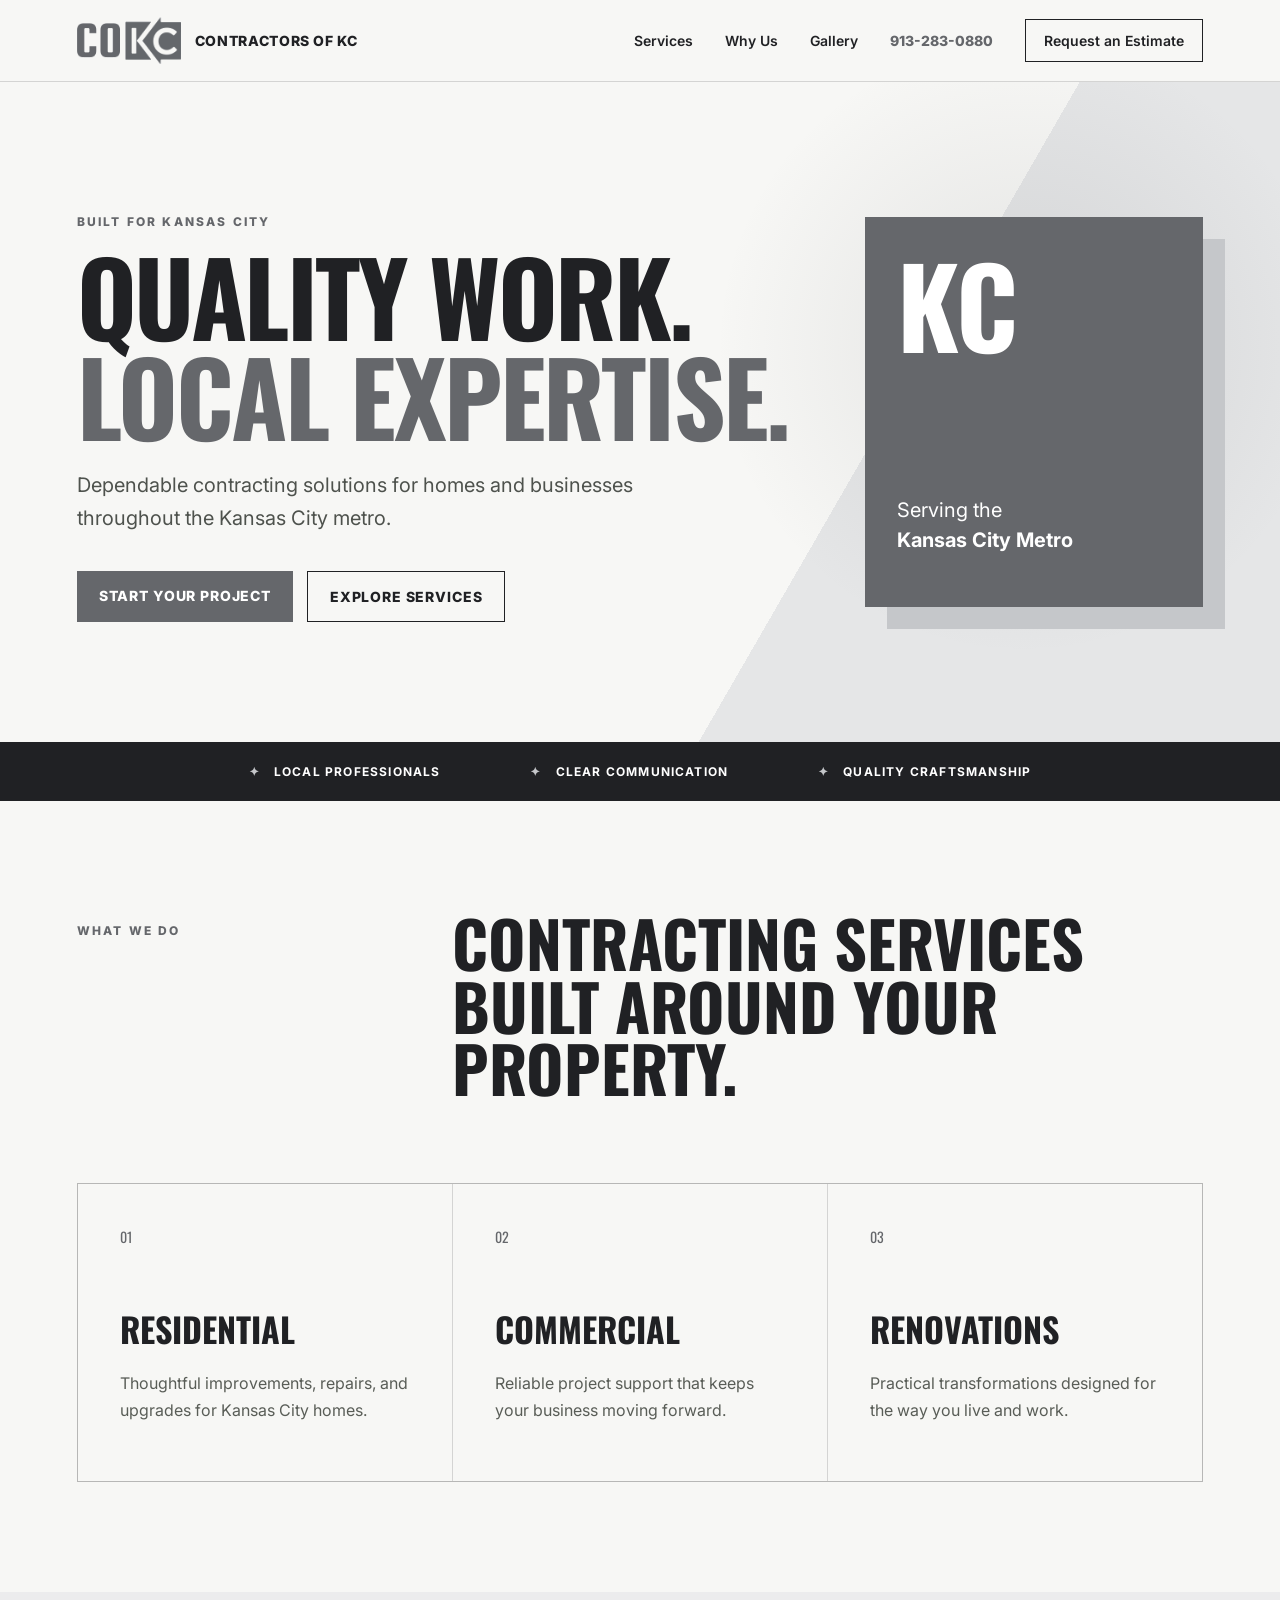
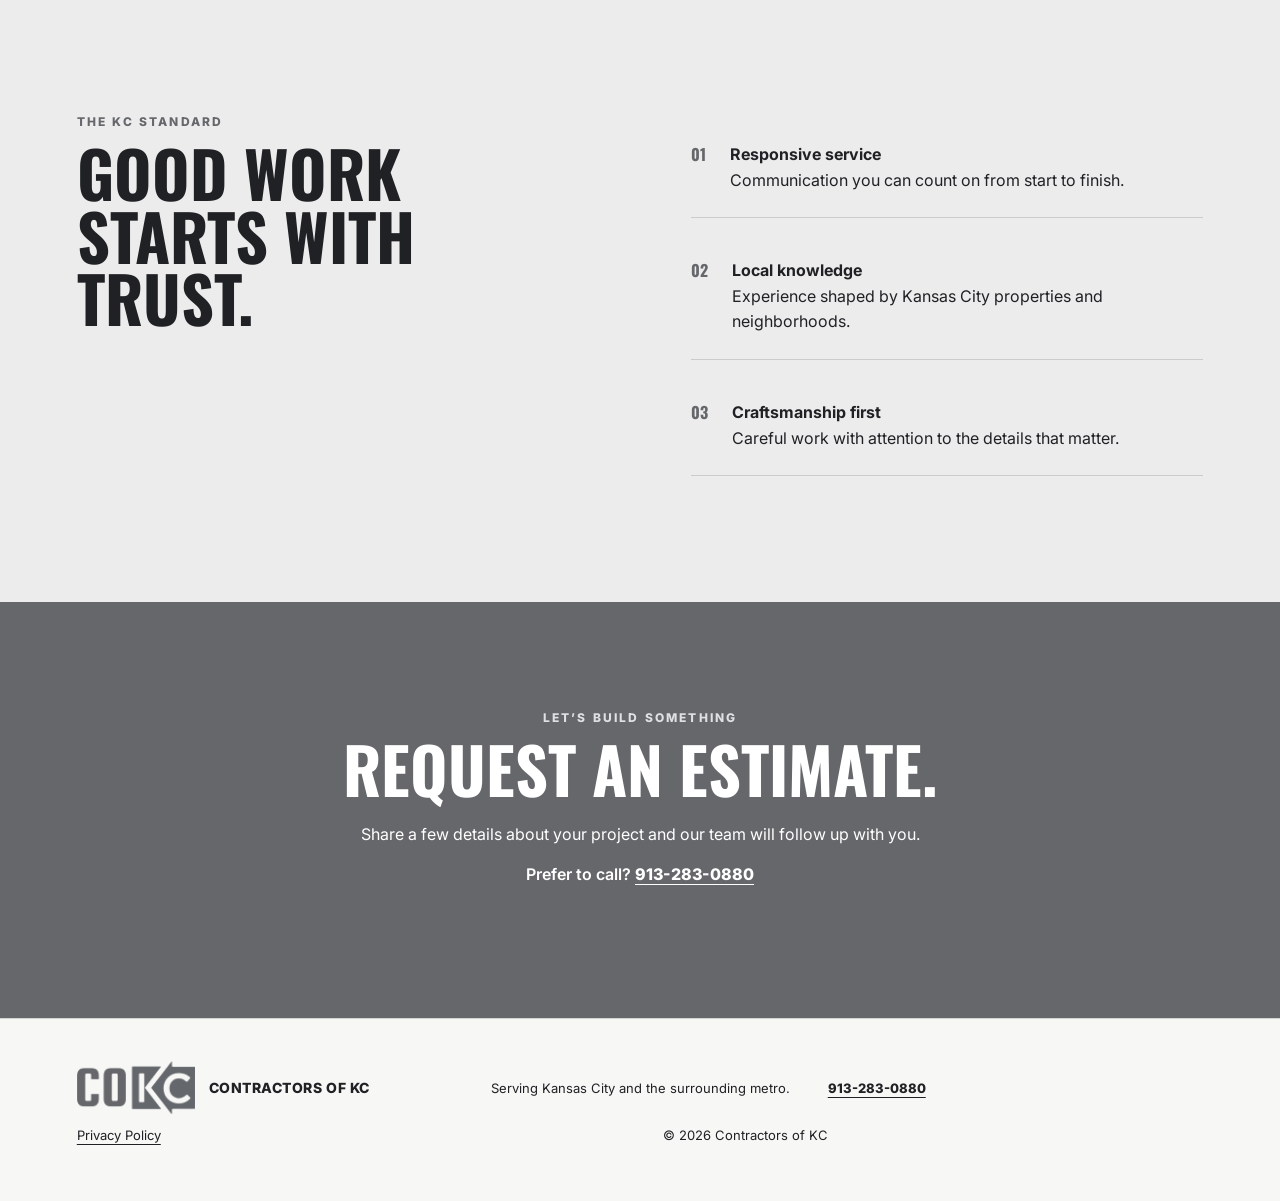
==== commit 9ee67610: "Add mobile hamburger menu and privacy policy" ====
--- a/index.html
+++ b/index.html
@@ -27,7 +27,8 @@
       <img class="brand-logo" src="logo.png" alt="Contractors of KC">
       <span class="brand-name">Contractors of KC</span>
     </a>
-    <nav aria-label="Main navigation">
+    <button class="menu-toggle" type="button" aria-expanded="false" aria-controls="main-navigation" aria-label="Open menu"><span></span><span></span><span></span></button>
+    <nav id="main-navigation" aria-label="Main navigation">
       <a href="#services">Services</a>
       <a href="#why-us">Why Us</a>
       <a href="gallery.html">Gallery</a>
@@ -98,8 +99,10 @@
     <a class="brand footer-brand" href="#top" aria-label="Contractors of KC home"><img class="brand-logo" src="logo.png" alt="Contractors of KC"><span class="brand-name">Contractors of KC</span></a>
     <p>Serving Kansas City and the surrounding metro.</p>
     <p><a class="footer-phone" href="tel:+19132830880">913-283-0880</a></p>
+    <p><a class="footer-policy" href="privacy-policy.html">Privacy Policy</a></p>
     <p>© 2026 Contractors of KC</p>
   </footer>
+  <script src="menu.js" defer></script>
 </body>
 </html>
 
--- a/styles.css
+++ b/styles.css
@@ -58,3 +58,33 @@
 .lightbox-next{grid-column:3;justify-self:center}
 .lightbox button:hover,.lightbox button:focus-visible{background:#65676b;transform:scale(1.06);outline:2px solid #fff;outline-offset:3px}
 @media(max-width:700px){.lightbox{display:block;padding:58px 10px 76px}.lightbox-content{height:calc(100vh - 134px)}.lightbox-image{max-height:calc(100vh - 170px)}.lightbox-nav{position:absolute;bottom:14px;width:64px;height:50px;font-size:42px}.lightbox-prev{left:calc(50% - 74px)}.lightbox-next{right:calc(50% - 74px)}.lightbox-close{top:8px;right:10px}}
+
+/* Privacy policy */
+.footer-policy{text-decoration:underline;text-underline-offset:4px}
+.policy-page{background:var(--paper)}.policy-hero{padding:90px 7% 55px;background:var(--ink);color:#fff}.policy-hero h1{margin:8px 0 12px;font-size:clamp(42px,7vw,76px)}.policy-hero p:last-child{color:#d7d8da}.policy-content{max-width:860px;margin:0 auto;padding:70px 7% 95px}.policy-content h2{margin:46px 0 14px;font-size:clamp(25px,3vw,34px);color:var(--ink)}.policy-content h3{margin:25px 0 8px;font-size:20px}.policy-content p,.policy-content li{color:#45474b;line-height:1.8}.policy-content ul{padding-left:24px}.policy-content li+li{margin-top:7px}.policy-content a{text-decoration:underline;text-underline-offset:3px;font-weight:700}
+
+/* Mobile navigation and iOS-friendly controls */
+.menu-toggle{display:none;width:48px;height:48px;padding:11px;border:0;background:transparent;color:var(--ink);cursor:pointer;-webkit-tap-highlight-color:transparent;touch-action:manipulation}
+.menu-toggle span{display:block;width:26px;height:2px;margin:5px auto;background:currentColor;transition:transform .2s ease,opacity .2s ease}
+.menu-toggle[aria-expanded="true"] span:nth-child(1){transform:translateY(7px) rotate(45deg)}
+.menu-toggle[aria-expanded="true"] span:nth-child(2){opacity:0}
+.menu-toggle[aria-expanded="true"] span:nth-child(3){transform:translateY(-7px) rotate(-45deg)}
+@media(max-width:900px){
+  html{-webkit-text-size-adjust:100%}
+  body{overflow-x:hidden}
+  body.menu-open{overflow:hidden}
+  .site-header{height:74px;padding-left:max(4vw,env(safe-area-inset-left));padding-right:max(4vw,env(safe-area-inset-right));z-index:100;background:var(--paper)}
+  .site-header .brand{min-width:0;gap:10px}.site-header .brand-logo{width:82px}.site-header .brand-name{font-size:12px;white-space:nowrap}
+  .menu-toggle{display:block;flex:0 0 48px}
+  .site-header nav{display:none;position:absolute;top:100%;left:0;right:0;max-height:calc(100dvh - 74px);overflow-y:auto;padding:12px max(5vw,env(safe-area-inset-right)) calc(22px + env(safe-area-inset-bottom)) max(5vw,env(safe-area-inset-left));background:var(--paper);border-bottom:1px solid var(--line);box-shadow:0 16px 30px rgba(32,33,36,.14);flex-direction:column;align-items:stretch;gap:0}
+  .menu-open .site-header nav{display:flex}
+  .site-header nav a{display:flex;align-items:center;min-height:52px;padding:12px 6px;border-bottom:1px solid var(--line);font-size:16px}
+  .site-header nav a[aria-current="page"]{padding-bottom:12px;border-bottom:2px solid var(--brand)}
+  .site-header nav .nav-phone{color:var(--brand)}
+  .site-header nav .nav-cta{justify-content:center;margin-top:14px;padding:14px 18px;border:1px solid var(--ink);background:var(--ink);color:#fff}
+  a,button{-webkit-tap-highlight-color:rgba(101,103,107,.18);touch-action:manipulation}
+  .button{min-height:48px}
+  .hero-actions{flex-wrap:wrap}
+}
+@media(max-width:430px){.site-header .brand-name{display:none}.hero{padding-left:5vw;padding-right:5vw}.hero h1{font-size:clamp(52px,17vw,72px)}.hero-actions{display:grid}.hero-actions .button{text-align:center}.policy-hero{padding:65px 6vw 42px}.policy-content{padding:48px 6vw 72px}.policy-content h2{margin-top:36px}}
+@supports(padding:max(0px)){footer{padding-bottom:max(45px,calc(30px + env(safe-area-inset-bottom)))}}
